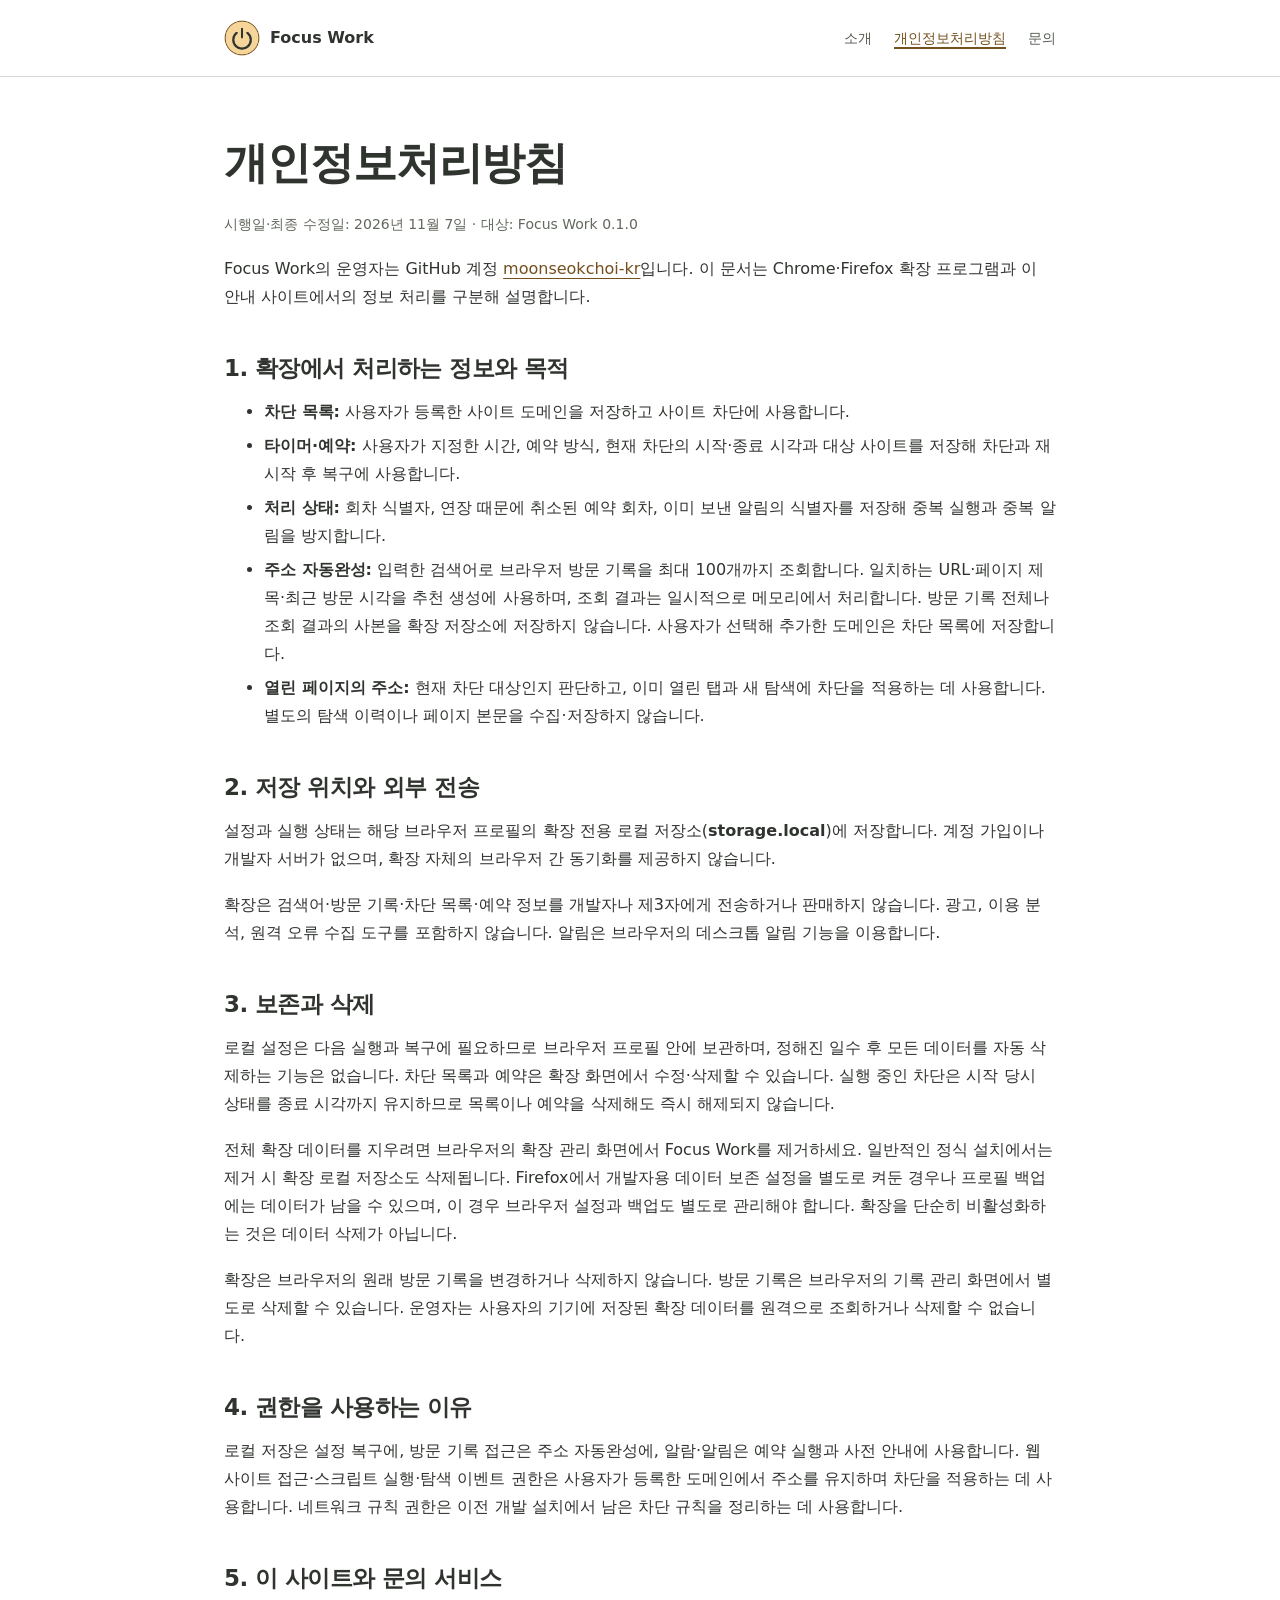
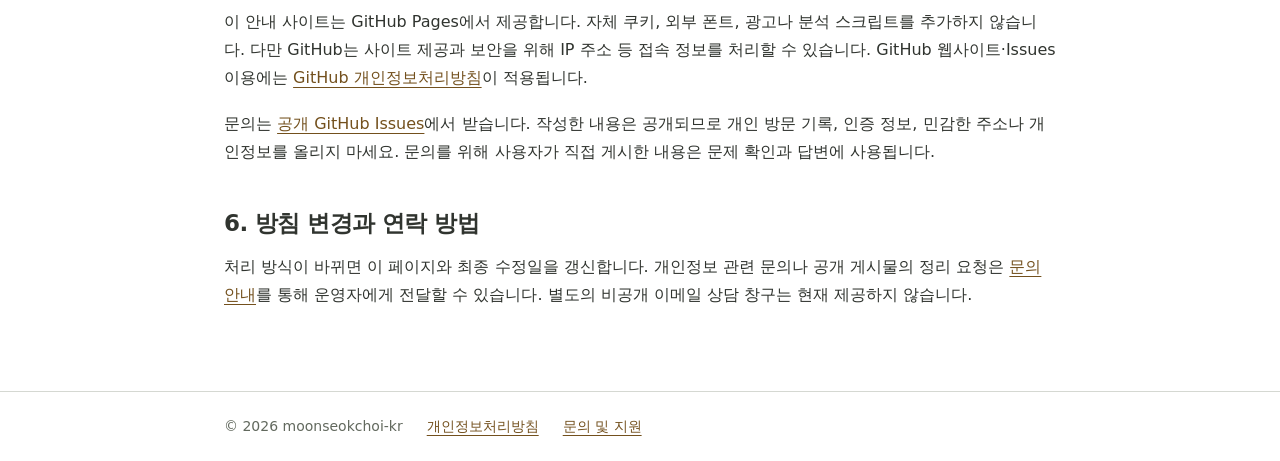
==== privacy.html @ 24b279e6 "docs: publish Focus Work introduction privacy and support pages" ====
<!doctype html>
<html lang="ko"><head><meta charset="utf-8"><meta name="viewport" content="width=device-width, initial-scale=1"><title>개인정보처리방침 · Focus Work</title><meta name="description" content="Focus Work가 브라우저 안에서 처리하는 데이터, 방문 기록 자동완성, 저장·삭제 방법과 문의 안내."><meta name="referrer" content="strict-origin-when-cross-origin"><link rel="icon" href="assets/icon.png" type="image/png"><link rel="stylesheet" href="assets/style.css"></head>
<body><a class="skip" href="#main">본문으로 건너뛰기</a><header><div class="wrap header"><a class="brand" href="index.html"><img src="assets/icon.png" alt="" width="36" height="36">Focus Work</a><nav aria-label="주 메뉴"><a href="index.html">소개</a><a href="privacy.html" aria-current="page">개인정보처리방침</a><a href="support.html">문의</a></nav></div></header><main class="wrap" id="main"><h1>개인정보처리방침</h1><p class="meta">시행일·최종 수정일: 2026년 11월 7일 · 대상: Focus Work 0.1.0</p><p>Focus Work의 운영자는 GitHub 계정 <a href="https://github.com/moonseokchoi-kr">moonseokchoi-kr</a>입니다. 이 문서는 Chrome·Firefox 확장 프로그램과 이 안내 사이트에서의 정보 처리를 구분해 설명합니다.</p><h2>1. 확장에서 처리하는 정보와 목적</h2><ul><li><strong>차단 목록:</strong> 사용자가 등록한 사이트 도메인을 저장하고 사이트 차단에 사용합니다.</li><li><strong>타이머·예약:</strong> 사용자가 지정한 시간, 예약 방식, 현재 차단의 시작·종료 시각과 대상 사이트를 저장해 차단과 재시작 후 복구에 사용합니다.</li><li><strong>처리 상태:</strong> 회차 식별자, 연장 때문에 취소된 예약 회차, 이미 보낸 알림의 식별자를 저장해 중복 실행과 중복 알림을 방지합니다.</li><li><strong>주소 자동완성:</strong> 입력한 검색어로 브라우저 방문 기록을 최대 100개까지 조회합니다. 일치하는 URL·페이지 제목·최근 방문 시각을 추천 생성에 사용하며, 조회 결과는 일시적으로 메모리에서 처리합니다. 방문 기록 전체나 조회 결과의 사본을 확장 저장소에 저장하지 않습니다. 사용자가 선택해 추가한 도메인은 차단 목록에 저장합니다.</li><li><strong>열린 페이지의 주소:</strong> 현재 차단 대상인지 판단하고, 이미 열린 탭과 새 탐색에 차단을 적용하는 데 사용합니다. 별도의 탐색 이력이나 페이지 본문을 수집·저장하지 않습니다.</li></ul><h2>2. 저장 위치와 외부 전송</h2><p>설정과 실행 상태는 해당 브라우저 프로필의 확장 전용 로컬 저장소(<code>storage.local</code>)에 저장합니다. 계정 가입이나 개발자 서버가 없으며, 확장 자체의 브라우저 간 동기화를 제공하지 않습니다.</p><p>확장은 검색어·방문 기록·차단 목록·예약 정보를 개발자나 제3자에게 전송하거나 판매하지 않습니다. 광고, 이용 분석, 원격 오류 수집 도구를 포함하지 않습니다. 알림은 브라우저의 데스크톱 알림 기능을 이용합니다.</p><h2>3. 보존과 삭제</h2><p>로컬 설정은 다음 실행과 복구에 필요하므로 브라우저 프로필 안에 보관하며, 정해진 일수 후 모든 데이터를 자동 삭제하는 기능은 없습니다. 차단 목록과 예약은 확장 화면에서 수정·삭제할 수 있습니다. 실행 중인 차단은 시작 당시 상태를 종료 시각까지 유지하므로 목록이나 예약을 삭제해도 즉시 해제되지 않습니다.</p><p>전체 확장 데이터를 지우려면 브라우저의 확장 관리 화면에서 Focus Work를 제거하세요. 일반적인 정식 설치에서는 제거 시 확장 로컬 저장소도 삭제됩니다. Firefox에서 개발자용 데이터 보존 설정을 별도로 켜둔 경우나 프로필 백업에는 데이터가 남을 수 있으며, 이 경우 브라우저 설정과 백업도 별도로 관리해야 합니다. 확장을 단순히 비활성화하는 것은 데이터 삭제가 아닙니다.</p><p>확장은 브라우저의 원래 방문 기록을 변경하거나 삭제하지 않습니다. 방문 기록은 브라우저의 기록 관리 화면에서 별도로 삭제할 수 있습니다. 운영자는 사용자의 기기에 저장된 확장 데이터를 원격으로 조회하거나 삭제할 수 없습니다.</p><h2>4. 권한을 사용하는 이유</h2><p>로컬 저장은 설정 복구에, 방문 기록 접근은 주소 자동완성에, 알람·알림은 예약 실행과 사전 안내에 사용합니다. 웹사이트 접근·스크립트 실행·탐색 이벤트 권한은 사용자가 등록한 도메인에서 주소를 유지하며 차단을 적용하는 데 사용합니다. 네트워크 규칙 권한은 이전 개발 설치에서 남은 차단 규칙을 정리하는 데 사용합니다.</p><h2>5. 이 사이트와 문의 서비스</h2><p>이 안내 사이트는 GitHub Pages에서 제공합니다. 자체 쿠키, 외부 폰트, 광고나 분석 스크립트를 추가하지 않습니다. 다만 GitHub는 사이트 제공과 보안을 위해 IP 주소 등 접속 정보를 처리할 수 있습니다. GitHub 웹사이트·Issues 이용에는 <a href="https://docs.github.com/en/site-policy/privacy-policies/github-general-privacy-statement">GitHub 개인정보처리방침</a>이 적용됩니다.</p><p>문의는 <a href="https://github.com/moonseokchoi-kr/focus-work-site/issues">공개 GitHub Issues</a>에서 받습니다. 작성한 내용은 공개되므로 개인 방문 기록, 인증 정보, 민감한 주소나 개인정보를 올리지 마세요. 문의를 위해 사용자가 직접 게시한 내용은 문제 확인과 답변에 사용됩니다.</p><h2>6. 방침 변경과 연락 방법</h2><p>처리 방식이 바뀌면 이 페이지와 최종 수정일을 갱신합니다. 개인정보 관련 문의나 공개 게시물의 정리 요청은 <a href="support.html">문의 안내</a>를 통해 운영자에게 전달할 수 있습니다. 별도의 비공개 이메일 상담 창구는 현재 제공하지 않습니다.</p></main><footer><div class="wrap"><span>© 2026 moonseokchoi-kr</span><a href="privacy.html">개인정보처리방침</a><a href="support.html">문의 및 지원</a></div></footer></body></html>
---- assets/style.css ----
*{box-sizing:border-box}html{color-scheme:light;background:#fff;color:#30342f;font-family:system-ui,-apple-system,BlinkMacSystemFont,"Segoe UI",sans-serif;line-height:1.75}body{margin:0}a{color:#73501d;text-underline-offset:4px;overflow-wrap:anywhere}a:hover{text-decoration-thickness:2px}a:focus-visible{outline:3px solid #73501d;outline-offset:5px;border-radius:2px}.skip{position:absolute;left:16px;top:-80px;padding:8px;background:#fff}.skip:focus{top:8px;z-index:2}.wrap{max-width:880px;margin:auto;padding:0 24px}header{border-bottom:1px solid #d5d8d2}.header{display:flex;align-items:center;justify-content:space-between;gap:20px;padding-top:20px;padding-bottom:20px}.brand{display:flex;gap:10px;align-items:center;color:#30342f;font-weight:700;text-decoration:none;white-space:nowrap}.brand img{width:36px;height:36px}nav{display:flex;flex-wrap:wrap;gap:8px 22px;font-size:14px}nav a{color:#555c51;text-decoration:none}nav a[aria-current=page]{color:#73501d;text-decoration:underline;text-decoration-thickness:2px}main{padding-top:56px!important;padding-bottom:64px!important}h1,h2,h3{line-height:1.35;letter-spacing:-.025em;word-break:keep-all}h1{font-size:clamp(30px,5vw,44px);margin:0 0 20px}h2{font-size:23px;margin:42px 0 14px}h3{font-size:18px;margin:28px 0 8px}p,ul,ol{margin:0 0 18px}li{margin:6px 0}.intro{max-width:640px;font-size:19px;color:#555c51}.eyebrow{font-size:14px;color:#73501d;margin-bottom:12px;font-weight:600}.notice{border-left:3px solid #73501d;background:#f8f4e9;padding:14px 18px;margin:28px 0;color:#454b40}.details{border-top:1px solid #d5d8d2;margin-top:34px}.details section{padding-top:4px}.meta{font-size:14px;color:#62695e}footer{border-top:1px solid #d5d8d2;padding:22px 0;color:#62695e;font-size:14px}footer .wrap{display:flex;flex-wrap:wrap;gap:10px 24px}.action{display:inline-block;background:#f5d599;border:1px solid #73501d;color:#30342f;padding:10px 18px;border-radius:4px;font-weight:600;text-decoration:none}.action:hover{background:#efc77f}.action:active{background:#e7b866}code{font:inherit;font-weight:600;overflow-wrap:anywhere}@media(max-width:540px){.header{align-items:flex-start;flex-direction:column;gap:14px}.wrap{padding-left:20px;padding-right:20px}main{padding-top:34px!important;padding-bottom:42px!important}nav{gap:8px 20px}h2{font-size:21px}}
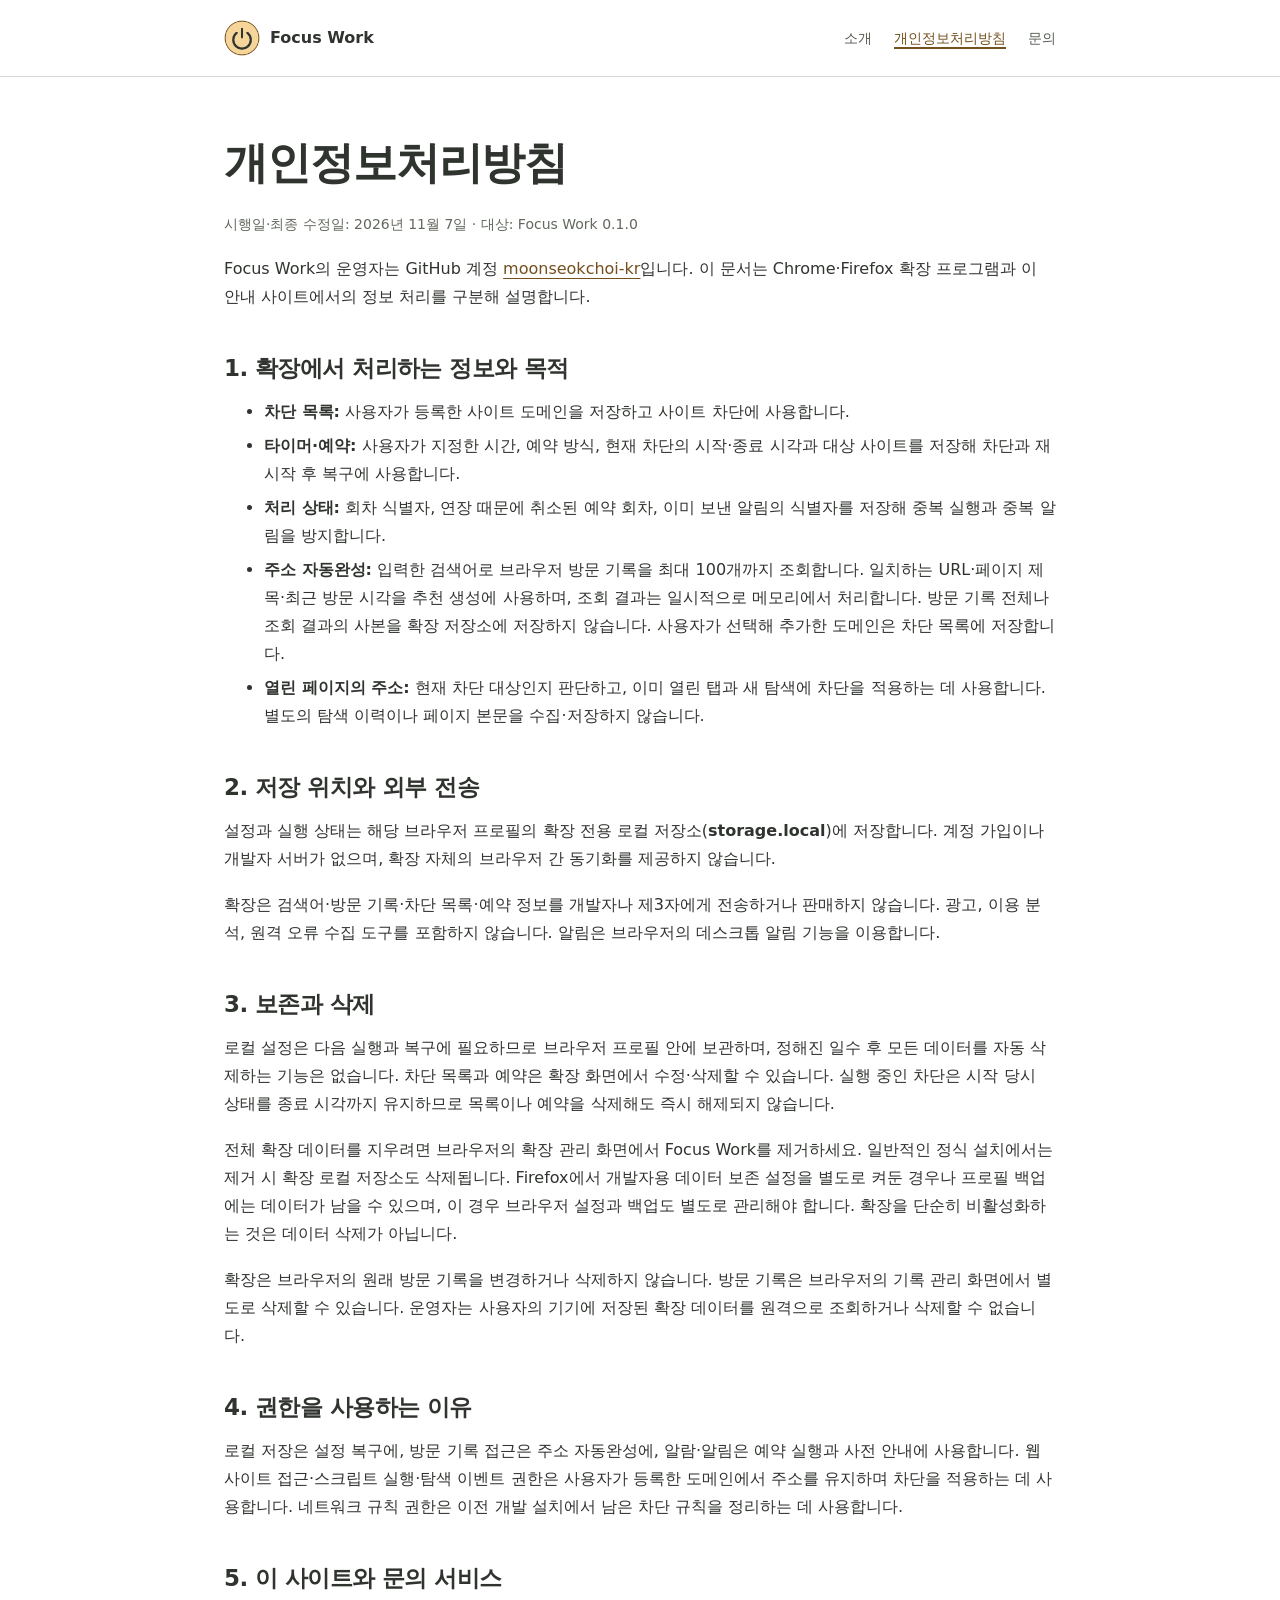
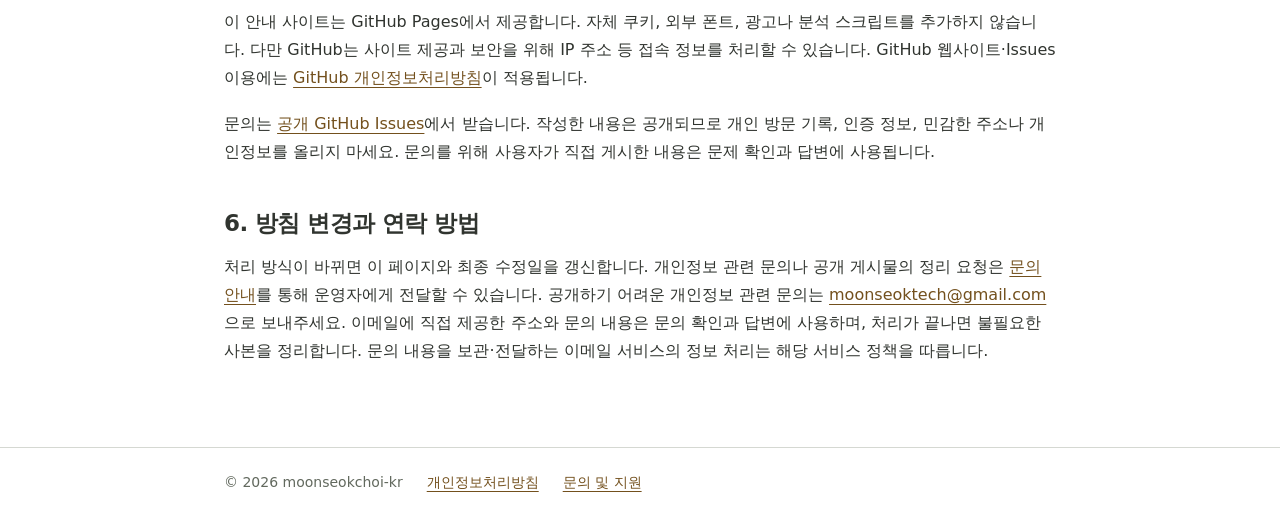
==== commit 18621dbe: "docs: add the confirmed support email" ====
--- a/privacy.html
+++ b/privacy.html
@@ -1,3 +1,3 @@
 <!doctype html>
 <html lang="ko"><head><meta charset="utf-8"><meta name="viewport" content="width=device-width, initial-scale=1"><title>개인정보처리방침 · Focus Work</title><meta name="description" content="Focus Work가 브라우저 안에서 처리하는 데이터, 방문 기록 자동완성, 저장·삭제 방법과 문의 안내."><meta name="referrer" content="strict-origin-when-cross-origin"><link rel="icon" href="assets/icon.png" type="image/png"><link rel="stylesheet" href="assets/style.css"></head>
-<body><a class="skip" href="#main">본문으로 건너뛰기</a><header><div class="wrap header"><a class="brand" href="index.html"><img src="assets/icon.png" alt="" width="36" height="36">Focus Work</a><nav aria-label="주 메뉴"><a href="index.html">소개</a><a href="privacy.html" aria-current="page">개인정보처리방침</a><a href="support.html">문의</a></nav></div></header><main class="wrap" id="main"><h1>개인정보처리방침</h1><p class="meta">시행일·최종 수정일: 2026년 11월 7일 · 대상: Focus Work 0.1.0</p><p>Focus Work의 운영자는 GitHub 계정 <a href="https://github.com/moonseokchoi-kr">moonseokchoi-kr</a>입니다. 이 문서는 Chrome·Firefox 확장 프로그램과 이 안내 사이트에서의 정보 처리를 구분해 설명합니다.</p><h2>1. 확장에서 처리하는 정보와 목적</h2><ul><li><strong>차단 목록:</strong> 사용자가 등록한 사이트 도메인을 저장하고 사이트 차단에 사용합니다.</li><li><strong>타이머·예약:</strong> 사용자가 지정한 시간, 예약 방식, 현재 차단의 시작·종료 시각과 대상 사이트를 저장해 차단과 재시작 후 복구에 사용합니다.</li><li><strong>처리 상태:</strong> 회차 식별자, 연장 때문에 취소된 예약 회차, 이미 보낸 알림의 식별자를 저장해 중복 실행과 중복 알림을 방지합니다.</li><li><strong>주소 자동완성:</strong> 입력한 검색어로 브라우저 방문 기록을 최대 100개까지 조회합니다. 일치하는 URL·페이지 제목·최근 방문 시각을 추천 생성에 사용하며, 조회 결과는 일시적으로 메모리에서 처리합니다. 방문 기록 전체나 조회 결과의 사본을 확장 저장소에 저장하지 않습니다. 사용자가 선택해 추가한 도메인은 차단 목록에 저장합니다.</li><li><strong>열린 페이지의 주소:</strong> 현재 차단 대상인지 판단하고, 이미 열린 탭과 새 탐색에 차단을 적용하는 데 사용합니다. 별도의 탐색 이력이나 페이지 본문을 수집·저장하지 않습니다.</li></ul><h2>2. 저장 위치와 외부 전송</h2><p>설정과 실행 상태는 해당 브라우저 프로필의 확장 전용 로컬 저장소(<code>storage.local</code>)에 저장합니다. 계정 가입이나 개발자 서버가 없으며, 확장 자체의 브라우저 간 동기화를 제공하지 않습니다.</p><p>확장은 검색어·방문 기록·차단 목록·예약 정보를 개발자나 제3자에게 전송하거나 판매하지 않습니다. 광고, 이용 분석, 원격 오류 수집 도구를 포함하지 않습니다. 알림은 브라우저의 데스크톱 알림 기능을 이용합니다.</p><h2>3. 보존과 삭제</h2><p>로컬 설정은 다음 실행과 복구에 필요하므로 브라우저 프로필 안에 보관하며, 정해진 일수 후 모든 데이터를 자동 삭제하는 기능은 없습니다. 차단 목록과 예약은 확장 화면에서 수정·삭제할 수 있습니다. 실행 중인 차단은 시작 당시 상태를 종료 시각까지 유지하므로 목록이나 예약을 삭제해도 즉시 해제되지 않습니다.</p><p>전체 확장 데이터를 지우려면 브라우저의 확장 관리 화면에서 Focus Work를 제거하세요. 일반적인 정식 설치에서는 제거 시 확장 로컬 저장소도 삭제됩니다. Firefox에서 개발자용 데이터 보존 설정을 별도로 켜둔 경우나 프로필 백업에는 데이터가 남을 수 있으며, 이 경우 브라우저 설정과 백업도 별도로 관리해야 합니다. 확장을 단순히 비활성화하는 것은 데이터 삭제가 아닙니다.</p><p>확장은 브라우저의 원래 방문 기록을 변경하거나 삭제하지 않습니다. 방문 기록은 브라우저의 기록 관리 화면에서 별도로 삭제할 수 있습니다. 운영자는 사용자의 기기에 저장된 확장 데이터를 원격으로 조회하거나 삭제할 수 없습니다.</p><h2>4. 권한을 사용하는 이유</h2><p>로컬 저장은 설정 복구에, 방문 기록 접근은 주소 자동완성에, 알람·알림은 예약 실행과 사전 안내에 사용합니다. 웹사이트 접근·스크립트 실행·탐색 이벤트 권한은 사용자가 등록한 도메인에서 주소를 유지하며 차단을 적용하는 데 사용합니다. 네트워크 규칙 권한은 이전 개발 설치에서 남은 차단 규칙을 정리하는 데 사용합니다.</p><h2>5. 이 사이트와 문의 서비스</h2><p>이 안내 사이트는 GitHub Pages에서 제공합니다. 자체 쿠키, 외부 폰트, 광고나 분석 스크립트를 추가하지 않습니다. 다만 GitHub는 사이트 제공과 보안을 위해 IP 주소 등 접속 정보를 처리할 수 있습니다. GitHub 웹사이트·Issues 이용에는 <a href="https://docs.github.com/en/site-policy/privacy-policies/github-general-privacy-statement">GitHub 개인정보처리방침</a>이 적용됩니다.</p><p>문의는 <a href="https://github.com/moonseokchoi-kr/focus-work-site/issues">공개 GitHub Issues</a>에서 받습니다. 작성한 내용은 공개되므로 개인 방문 기록, 인증 정보, 민감한 주소나 개인정보를 올리지 마세요. 문의를 위해 사용자가 직접 게시한 내용은 문제 확인과 답변에 사용됩니다.</p><h2>6. 방침 변경과 연락 방법</h2><p>처리 방식이 바뀌면 이 페이지와 최종 수정일을 갱신합니다. 개인정보 관련 문의나 공개 게시물의 정리 요청은 <a href="support.html">문의 안내</a>를 통해 운영자에게 전달할 수 있습니다. 별도의 비공개 이메일 상담 창구는 현재 제공하지 않습니다.</p></main><footer><div class="wrap"><span>© 2026 moonseokchoi-kr</span><a href="privacy.html">개인정보처리방침</a><a href="support.html">문의 및 지원</a></div></footer></body></html>
+<body><a class="skip" href="#main">본문으로 건너뛰기</a><header><div class="wrap header"><a class="brand" href="index.html"><img src="assets/icon.png" alt="" width="36" height="36">Focus Work</a><nav aria-label="주 메뉴"><a href="index.html">소개</a><a href="privacy.html" aria-current="page">개인정보처리방침</a><a href="support.html">문의</a></nav></div></header><main class="wrap" id="main"><h1>개인정보처리방침</h1><p class="meta">시행일·최종 수정일: 2026년 11월 7일 · 대상: Focus Work 0.1.0</p><p>Focus Work의 운영자는 GitHub 계정 <a href="https://github.com/moonseokchoi-kr">moonseokchoi-kr</a>입니다. 이 문서는 Chrome·Firefox 확장 프로그램과 이 안내 사이트에서의 정보 처리를 구분해 설명합니다.</p><h2>1. 확장에서 처리하는 정보와 목적</h2><ul><li><strong>차단 목록:</strong> 사용자가 등록한 사이트 도메인을 저장하고 사이트 차단에 사용합니다.</li><li><strong>타이머·예약:</strong> 사용자가 지정한 시간, 예약 방식, 현재 차단의 시작·종료 시각과 대상 사이트를 저장해 차단과 재시작 후 복구에 사용합니다.</li><li><strong>처리 상태:</strong> 회차 식별자, 연장 때문에 취소된 예약 회차, 이미 보낸 알림의 식별자를 저장해 중복 실행과 중복 알림을 방지합니다.</li><li><strong>주소 자동완성:</strong> 입력한 검색어로 브라우저 방문 기록을 최대 100개까지 조회합니다. 일치하는 URL·페이지 제목·최근 방문 시각을 추천 생성에 사용하며, 조회 결과는 일시적으로 메모리에서 처리합니다. 방문 기록 전체나 조회 결과의 사본을 확장 저장소에 저장하지 않습니다. 사용자가 선택해 추가한 도메인은 차단 목록에 저장합니다.</li><li><strong>열린 페이지의 주소:</strong> 현재 차단 대상인지 판단하고, 이미 열린 탭과 새 탐색에 차단을 적용하는 데 사용합니다. 별도의 탐색 이력이나 페이지 본문을 수집·저장하지 않습니다.</li></ul><h2>2. 저장 위치와 외부 전송</h2><p>설정과 실행 상태는 해당 브라우저 프로필의 확장 전용 로컬 저장소(<code>storage.local</code>)에 저장합니다. 계정 가입이나 개발자 서버가 없으며, 확장 자체의 브라우저 간 동기화를 제공하지 않습니다.</p><p>확장은 검색어·방문 기록·차단 목록·예약 정보를 개발자나 제3자에게 전송하거나 판매하지 않습니다. 광고, 이용 분석, 원격 오류 수집 도구를 포함하지 않습니다. 알림은 브라우저의 데스크톱 알림 기능을 이용합니다.</p><h2>3. 보존과 삭제</h2><p>로컬 설정은 다음 실행과 복구에 필요하므로 브라우저 프로필 안에 보관하며, 정해진 일수 후 모든 데이터를 자동 삭제하는 기능은 없습니다. 차단 목록과 예약은 확장 화면에서 수정·삭제할 수 있습니다. 실행 중인 차단은 시작 당시 상태를 종료 시각까지 유지하므로 목록이나 예약을 삭제해도 즉시 해제되지 않습니다.</p><p>전체 확장 데이터를 지우려면 브라우저의 확장 관리 화면에서 Focus Work를 제거하세요. 일반적인 정식 설치에서는 제거 시 확장 로컬 저장소도 삭제됩니다. Firefox에서 개발자용 데이터 보존 설정을 별도로 켜둔 경우나 프로필 백업에는 데이터가 남을 수 있으며, 이 경우 브라우저 설정과 백업도 별도로 관리해야 합니다. 확장을 단순히 비활성화하는 것은 데이터 삭제가 아닙니다.</p><p>확장은 브라우저의 원래 방문 기록을 변경하거나 삭제하지 않습니다. 방문 기록은 브라우저의 기록 관리 화면에서 별도로 삭제할 수 있습니다. 운영자는 사용자의 기기에 저장된 확장 데이터를 원격으로 조회하거나 삭제할 수 없습니다.</p><h2>4. 권한을 사용하는 이유</h2><p>로컬 저장은 설정 복구에, 방문 기록 접근은 주소 자동완성에, 알람·알림은 예약 실행과 사전 안내에 사용합니다. 웹사이트 접근·스크립트 실행·탐색 이벤트 권한은 사용자가 등록한 도메인에서 주소를 유지하며 차단을 적용하는 데 사용합니다. 네트워크 규칙 권한은 이전 개발 설치에서 남은 차단 규칙을 정리하는 데 사용합니다.</p><h2>5. 이 사이트와 문의 서비스</h2><p>이 안내 사이트는 GitHub Pages에서 제공합니다. 자체 쿠키, 외부 폰트, 광고나 분석 스크립트를 추가하지 않습니다. 다만 GitHub는 사이트 제공과 보안을 위해 IP 주소 등 접속 정보를 처리할 수 있습니다. GitHub 웹사이트·Issues 이용에는 <a href="https://docs.github.com/en/site-policy/privacy-policies/github-general-privacy-statement">GitHub 개인정보처리방침</a>이 적용됩니다.</p><p>문의는 <a href="https://github.com/moonseokchoi-kr/focus-work-site/issues">공개 GitHub Issues</a>에서 받습니다. 작성한 내용은 공개되므로 개인 방문 기록, 인증 정보, 민감한 주소나 개인정보를 올리지 마세요. 문의를 위해 사용자가 직접 게시한 내용은 문제 확인과 답변에 사용됩니다.</p><h2>6. 방침 변경과 연락 방법</h2><p>처리 방식이 바뀌면 이 페이지와 최종 수정일을 갱신합니다. 개인정보 관련 문의나 공개 게시물의 정리 요청은 <a href="support.html">문의 안내</a>를 통해 운영자에게 전달할 수 있습니다. 공개하기 어려운 개인정보 관련 문의는 <a href="mailto:moonseoktech@gmail.com">moonseoktech@gmail.com</a>으로 보내주세요. 이메일에 직접 제공한 주소와 문의 내용은 문의 확인과 답변에 사용하며, 처리가 끝나면 불필요한 사본을 정리합니다. 문의 내용을 보관·전달하는 이메일 서비스의 정보 처리는 해당 서비스 정책을 따릅니다.</p></main><footer><div class="wrap"><span>© 2026 moonseokchoi-kr</span><a href="privacy.html">개인정보처리방침</a><a href="support.html">문의 및 지원</a></div></footer></body></html>
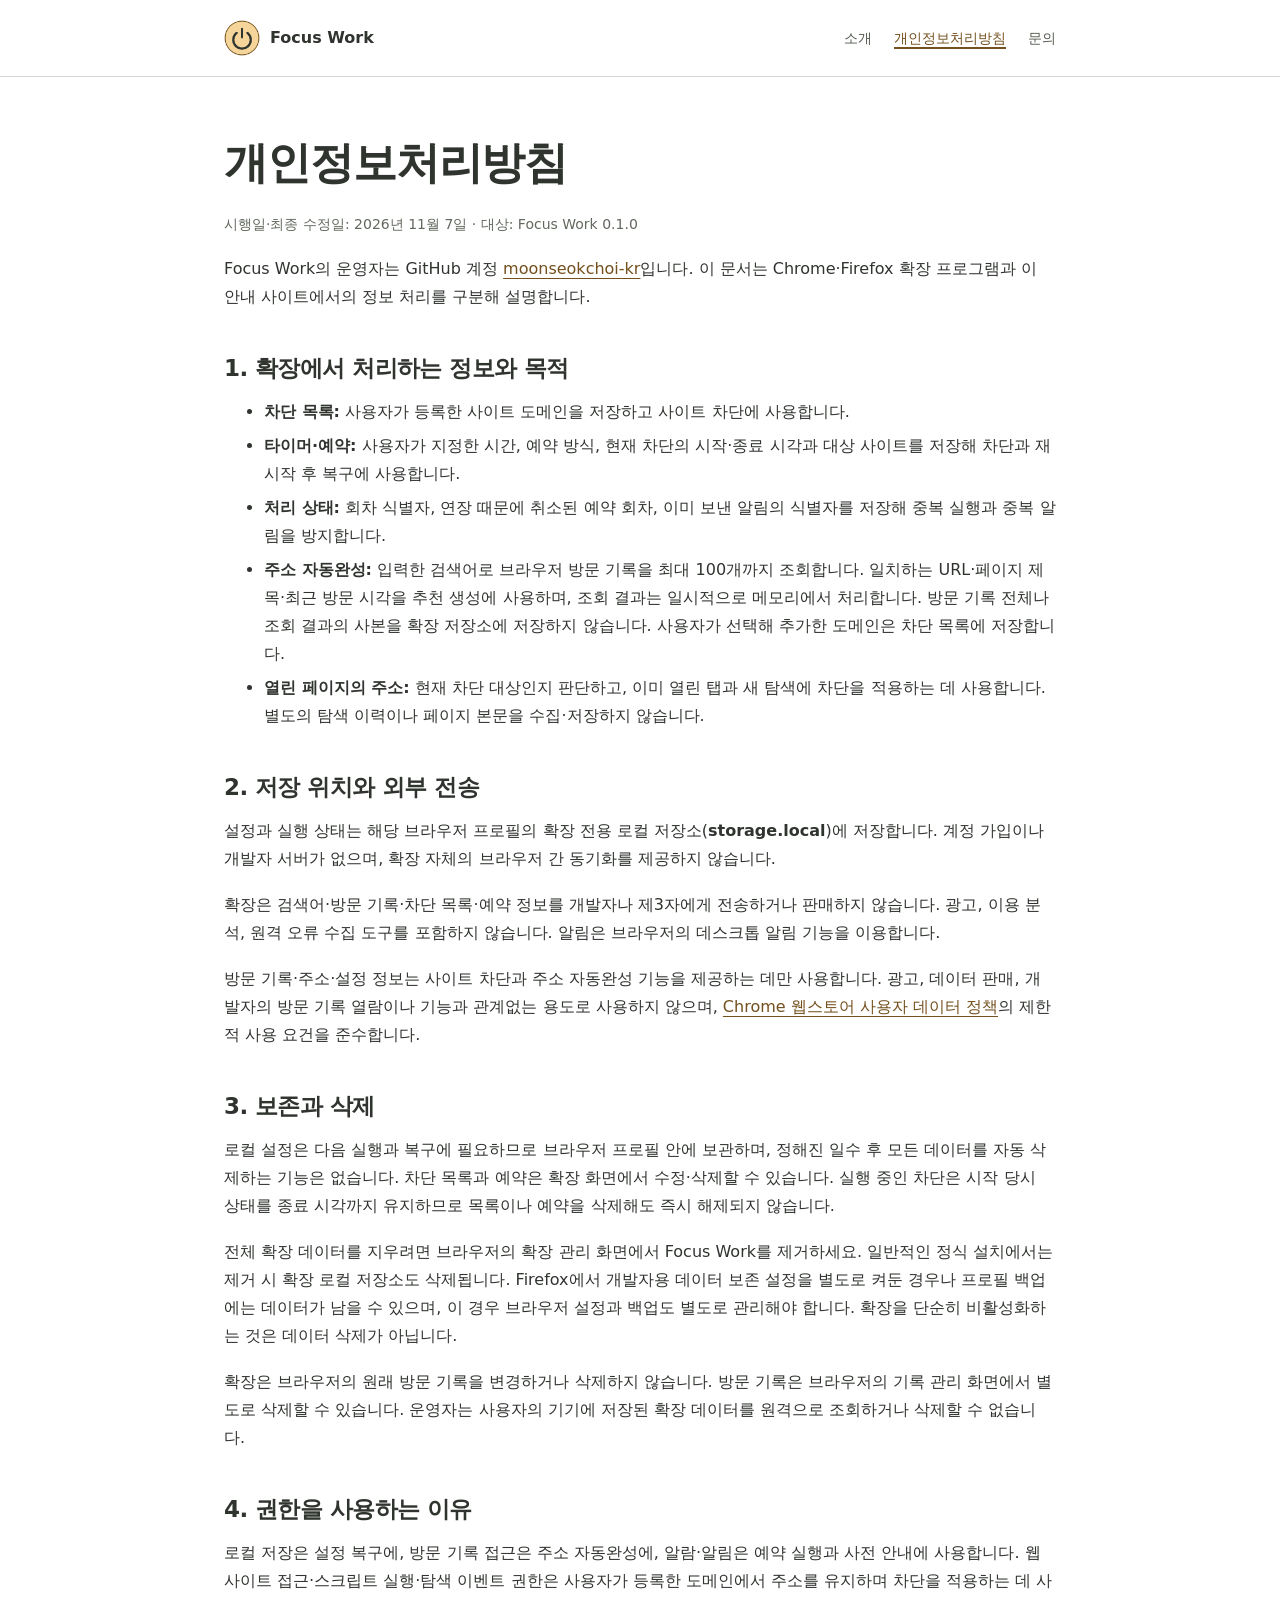
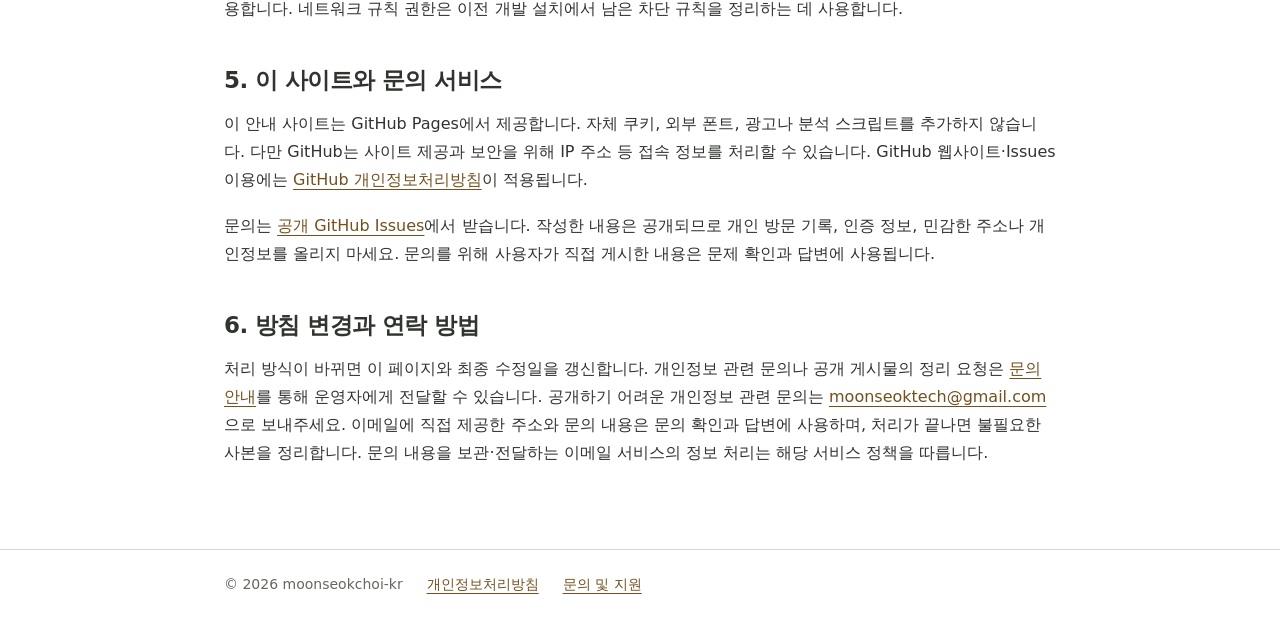
==== commit afd6be4e: "docs: clarify limited use of browser data" ====
--- a/privacy.html
+++ b/privacy.html
@@ -1,3 +1,3 @@
 <!doctype html>
 <html lang="ko"><head><meta charset="utf-8"><meta name="viewport" content="width=device-width, initial-scale=1"><title>개인정보처리방침 · Focus Work</title><meta name="description" content="Focus Work가 브라우저 안에서 처리하는 데이터, 방문 기록 자동완성, 저장·삭제 방법과 문의 안내."><meta name="referrer" content="strict-origin-when-cross-origin"><link rel="icon" href="assets/icon.png" type="image/png"><link rel="stylesheet" href="assets/style.css"></head>
-<body><a class="skip" href="#main">본문으로 건너뛰기</a><header><div class="wrap header"><a class="brand" href="index.html"><img src="assets/icon.png" alt="" width="36" height="36">Focus Work</a><nav aria-label="주 메뉴"><a href="index.html">소개</a><a href="privacy.html" aria-current="page">개인정보처리방침</a><a href="support.html">문의</a></nav></div></header><main class="wrap" id="main"><h1>개인정보처리방침</h1><p class="meta">시행일·최종 수정일: 2026년 11월 7일 · 대상: Focus Work 0.1.0</p><p>Focus Work의 운영자는 GitHub 계정 <a href="https://github.com/moonseokchoi-kr">moonseokchoi-kr</a>입니다. 이 문서는 Chrome·Firefox 확장 프로그램과 이 안내 사이트에서의 정보 처리를 구분해 설명합니다.</p><h2>1. 확장에서 처리하는 정보와 목적</h2><ul><li><strong>차단 목록:</strong> 사용자가 등록한 사이트 도메인을 저장하고 사이트 차단에 사용합니다.</li><li><strong>타이머·예약:</strong> 사용자가 지정한 시간, 예약 방식, 현재 차단의 시작·종료 시각과 대상 사이트를 저장해 차단과 재시작 후 복구에 사용합니다.</li><li><strong>처리 상태:</strong> 회차 식별자, 연장 때문에 취소된 예약 회차, 이미 보낸 알림의 식별자를 저장해 중복 실행과 중복 알림을 방지합니다.</li><li><strong>주소 자동완성:</strong> 입력한 검색어로 브라우저 방문 기록을 최대 100개까지 조회합니다. 일치하는 URL·페이지 제목·최근 방문 시각을 추천 생성에 사용하며, 조회 결과는 일시적으로 메모리에서 처리합니다. 방문 기록 전체나 조회 결과의 사본을 확장 저장소에 저장하지 않습니다. 사용자가 선택해 추가한 도메인은 차단 목록에 저장합니다.</li><li><strong>열린 페이지의 주소:</strong> 현재 차단 대상인지 판단하고, 이미 열린 탭과 새 탐색에 차단을 적용하는 데 사용합니다. 별도의 탐색 이력이나 페이지 본문을 수집·저장하지 않습니다.</li></ul><h2>2. 저장 위치와 외부 전송</h2><p>설정과 실행 상태는 해당 브라우저 프로필의 확장 전용 로컬 저장소(<code>storage.local</code>)에 저장합니다. 계정 가입이나 개발자 서버가 없으며, 확장 자체의 브라우저 간 동기화를 제공하지 않습니다.</p><p>확장은 검색어·방문 기록·차단 목록·예약 정보를 개발자나 제3자에게 전송하거나 판매하지 않습니다. 광고, 이용 분석, 원격 오류 수집 도구를 포함하지 않습니다. 알림은 브라우저의 데스크톱 알림 기능을 이용합니다.</p><h2>3. 보존과 삭제</h2><p>로컬 설정은 다음 실행과 복구에 필요하므로 브라우저 프로필 안에 보관하며, 정해진 일수 후 모든 데이터를 자동 삭제하는 기능은 없습니다. 차단 목록과 예약은 확장 화면에서 수정·삭제할 수 있습니다. 실행 중인 차단은 시작 당시 상태를 종료 시각까지 유지하므로 목록이나 예약을 삭제해도 즉시 해제되지 않습니다.</p><p>전체 확장 데이터를 지우려면 브라우저의 확장 관리 화면에서 Focus Work를 제거하세요. 일반적인 정식 설치에서는 제거 시 확장 로컬 저장소도 삭제됩니다. Firefox에서 개발자용 데이터 보존 설정을 별도로 켜둔 경우나 프로필 백업에는 데이터가 남을 수 있으며, 이 경우 브라우저 설정과 백업도 별도로 관리해야 합니다. 확장을 단순히 비활성화하는 것은 데이터 삭제가 아닙니다.</p><p>확장은 브라우저의 원래 방문 기록을 변경하거나 삭제하지 않습니다. 방문 기록은 브라우저의 기록 관리 화면에서 별도로 삭제할 수 있습니다. 운영자는 사용자의 기기에 저장된 확장 데이터를 원격으로 조회하거나 삭제할 수 없습니다.</p><h2>4. 권한을 사용하는 이유</h2><p>로컬 저장은 설정 복구에, 방문 기록 접근은 주소 자동완성에, 알람·알림은 예약 실행과 사전 안내에 사용합니다. 웹사이트 접근·스크립트 실행·탐색 이벤트 권한은 사용자가 등록한 도메인에서 주소를 유지하며 차단을 적용하는 데 사용합니다. 네트워크 규칙 권한은 이전 개발 설치에서 남은 차단 규칙을 정리하는 데 사용합니다.</p><h2>5. 이 사이트와 문의 서비스</h2><p>이 안내 사이트는 GitHub Pages에서 제공합니다. 자체 쿠키, 외부 폰트, 광고나 분석 스크립트를 추가하지 않습니다. 다만 GitHub는 사이트 제공과 보안을 위해 IP 주소 등 접속 정보를 처리할 수 있습니다. GitHub 웹사이트·Issues 이용에는 <a href="https://docs.github.com/en/site-policy/privacy-policies/github-general-privacy-statement">GitHub 개인정보처리방침</a>이 적용됩니다.</p><p>문의는 <a href="https://github.com/moonseokchoi-kr/focus-work-site/issues">공개 GitHub Issues</a>에서 받습니다. 작성한 내용은 공개되므로 개인 방문 기록, 인증 정보, 민감한 주소나 개인정보를 올리지 마세요. 문의를 위해 사용자가 직접 게시한 내용은 문제 확인과 답변에 사용됩니다.</p><h2>6. 방침 변경과 연락 방법</h2><p>처리 방식이 바뀌면 이 페이지와 최종 수정일을 갱신합니다. 개인정보 관련 문의나 공개 게시물의 정리 요청은 <a href="support.html">문의 안내</a>를 통해 운영자에게 전달할 수 있습니다. 공개하기 어려운 개인정보 관련 문의는 <a href="mailto:moonseoktech@gmail.com">moonseoktech@gmail.com</a>으로 보내주세요. 이메일에 직접 제공한 주소와 문의 내용은 문의 확인과 답변에 사용하며, 처리가 끝나면 불필요한 사본을 정리합니다. 문의 내용을 보관·전달하는 이메일 서비스의 정보 처리는 해당 서비스 정책을 따릅니다.</p></main><footer><div class="wrap"><span>© 2026 moonseokchoi-kr</span><a href="privacy.html">개인정보처리방침</a><a href="support.html">문의 및 지원</a></div></footer></body></html>
+<body><a class="skip" href="#main">본문으로 건너뛰기</a><header><div class="wrap header"><a class="brand" href="index.html"><img src="assets/icon.png" alt="" width="36" height="36">Focus Work</a><nav aria-label="주 메뉴"><a href="index.html">소개</a><a href="privacy.html" aria-current="page">개인정보처리방침</a><a href="support.html">문의</a></nav></div></header><main class="wrap" id="main"><h1>개인정보처리방침</h1><p class="meta">시행일·최종 수정일: 2026년 11월 7일 · 대상: Focus Work 0.1.0</p><p>Focus Work의 운영자는 GitHub 계정 <a href="https://github.com/moonseokchoi-kr">moonseokchoi-kr</a>입니다. 이 문서는 Chrome·Firefox 확장 프로그램과 이 안내 사이트에서의 정보 처리를 구분해 설명합니다.</p><h2>1. 확장에서 처리하는 정보와 목적</h2><ul><li><strong>차단 목록:</strong> 사용자가 등록한 사이트 도메인을 저장하고 사이트 차단에 사용합니다.</li><li><strong>타이머·예약:</strong> 사용자가 지정한 시간, 예약 방식, 현재 차단의 시작·종료 시각과 대상 사이트를 저장해 차단과 재시작 후 복구에 사용합니다.</li><li><strong>처리 상태:</strong> 회차 식별자, 연장 때문에 취소된 예약 회차, 이미 보낸 알림의 식별자를 저장해 중복 실행과 중복 알림을 방지합니다.</li><li><strong>주소 자동완성:</strong> 입력한 검색어로 브라우저 방문 기록을 최대 100개까지 조회합니다. 일치하는 URL·페이지 제목·최근 방문 시각을 추천 생성에 사용하며, 조회 결과는 일시적으로 메모리에서 처리합니다. 방문 기록 전체나 조회 결과의 사본을 확장 저장소에 저장하지 않습니다. 사용자가 선택해 추가한 도메인은 차단 목록에 저장합니다.</li><li><strong>열린 페이지의 주소:</strong> 현재 차단 대상인지 판단하고, 이미 열린 탭과 새 탐색에 차단을 적용하는 데 사용합니다. 별도의 탐색 이력이나 페이지 본문을 수집·저장하지 않습니다.</li></ul><h2>2. 저장 위치와 외부 전송</h2><p>설정과 실행 상태는 해당 브라우저 프로필의 확장 전용 로컬 저장소(<code>storage.local</code>)에 저장합니다. 계정 가입이나 개발자 서버가 없으며, 확장 자체의 브라우저 간 동기화를 제공하지 않습니다.</p><p>확장은 검색어·방문 기록·차단 목록·예약 정보를 개발자나 제3자에게 전송하거나 판매하지 않습니다. 광고, 이용 분석, 원격 오류 수집 도구를 포함하지 않습니다. 알림은 브라우저의 데스크톱 알림 기능을 이용합니다.</p><p>방문 기록·주소·설정 정보는 사이트 차단과 주소 자동완성 기능을 제공하는 데만 사용합니다. 광고, 데이터 판매, 개발자의 방문 기록 열람이나 기능과 관계없는 용도로 사용하지 않으며, <a href="https://developer.chrome.com/docs/webstore/program-policies/user-data">Chrome 웹스토어 사용자 데이터 정책</a>의 제한적 사용 요건을 준수합니다.</p><h2>3. 보존과 삭제</h2><p>로컬 설정은 다음 실행과 복구에 필요하므로 브라우저 프로필 안에 보관하며, 정해진 일수 후 모든 데이터를 자동 삭제하는 기능은 없습니다. 차단 목록과 예약은 확장 화면에서 수정·삭제할 수 있습니다. 실행 중인 차단은 시작 당시 상태를 종료 시각까지 유지하므로 목록이나 예약을 삭제해도 즉시 해제되지 않습니다.</p><p>전체 확장 데이터를 지우려면 브라우저의 확장 관리 화면에서 Focus Work를 제거하세요. 일반적인 정식 설치에서는 제거 시 확장 로컬 저장소도 삭제됩니다. Firefox에서 개발자용 데이터 보존 설정을 별도로 켜둔 경우나 프로필 백업에는 데이터가 남을 수 있으며, 이 경우 브라우저 설정과 백업도 별도로 관리해야 합니다. 확장을 단순히 비활성화하는 것은 데이터 삭제가 아닙니다.</p><p>확장은 브라우저의 원래 방문 기록을 변경하거나 삭제하지 않습니다. 방문 기록은 브라우저의 기록 관리 화면에서 별도로 삭제할 수 있습니다. 운영자는 사용자의 기기에 저장된 확장 데이터를 원격으로 조회하거나 삭제할 수 없습니다.</p><h2>4. 권한을 사용하는 이유</h2><p>로컬 저장은 설정 복구에, 방문 기록 접근은 주소 자동완성에, 알람·알림은 예약 실행과 사전 안내에 사용합니다. 웹사이트 접근·스크립트 실행·탐색 이벤트 권한은 사용자가 등록한 도메인에서 주소를 유지하며 차단을 적용하는 데 사용합니다. 네트워크 규칙 권한은 이전 개발 설치에서 남은 차단 규칙을 정리하는 데 사용합니다.</p><h2>5. 이 사이트와 문의 서비스</h2><p>이 안내 사이트는 GitHub Pages에서 제공합니다. 자체 쿠키, 외부 폰트, 광고나 분석 스크립트를 추가하지 않습니다. 다만 GitHub는 사이트 제공과 보안을 위해 IP 주소 등 접속 정보를 처리할 수 있습니다. GitHub 웹사이트·Issues 이용에는 <a href="https://docs.github.com/en/site-policy/privacy-policies/github-general-privacy-statement">GitHub 개인정보처리방침</a>이 적용됩니다.</p><p>문의는 <a href="https://github.com/moonseokchoi-kr/focus-work-site/issues">공개 GitHub Issues</a>에서 받습니다. 작성한 내용은 공개되므로 개인 방문 기록, 인증 정보, 민감한 주소나 개인정보를 올리지 마세요. 문의를 위해 사용자가 직접 게시한 내용은 문제 확인과 답변에 사용됩니다.</p><h2>6. 방침 변경과 연락 방법</h2><p>처리 방식이 바뀌면 이 페이지와 최종 수정일을 갱신합니다. 개인정보 관련 문의나 공개 게시물의 정리 요청은 <a href="support.html">문의 안내</a>를 통해 운영자에게 전달할 수 있습니다. 공개하기 어려운 개인정보 관련 문의는 <a href="mailto:moonseoktech@gmail.com">moonseoktech@gmail.com</a>으로 보내주세요. 이메일에 직접 제공한 주소와 문의 내용은 문의 확인과 답변에 사용하며, 처리가 끝나면 불필요한 사본을 정리합니다. 문의 내용을 보관·전달하는 이메일 서비스의 정보 처리는 해당 서비스 정책을 따릅니다.</p></main><footer><div class="wrap"><span>© 2026 moonseokchoi-kr</span><a href="privacy.html">개인정보처리방침</a><a href="support.html">문의 및 지원</a></div></footer></body></html>
